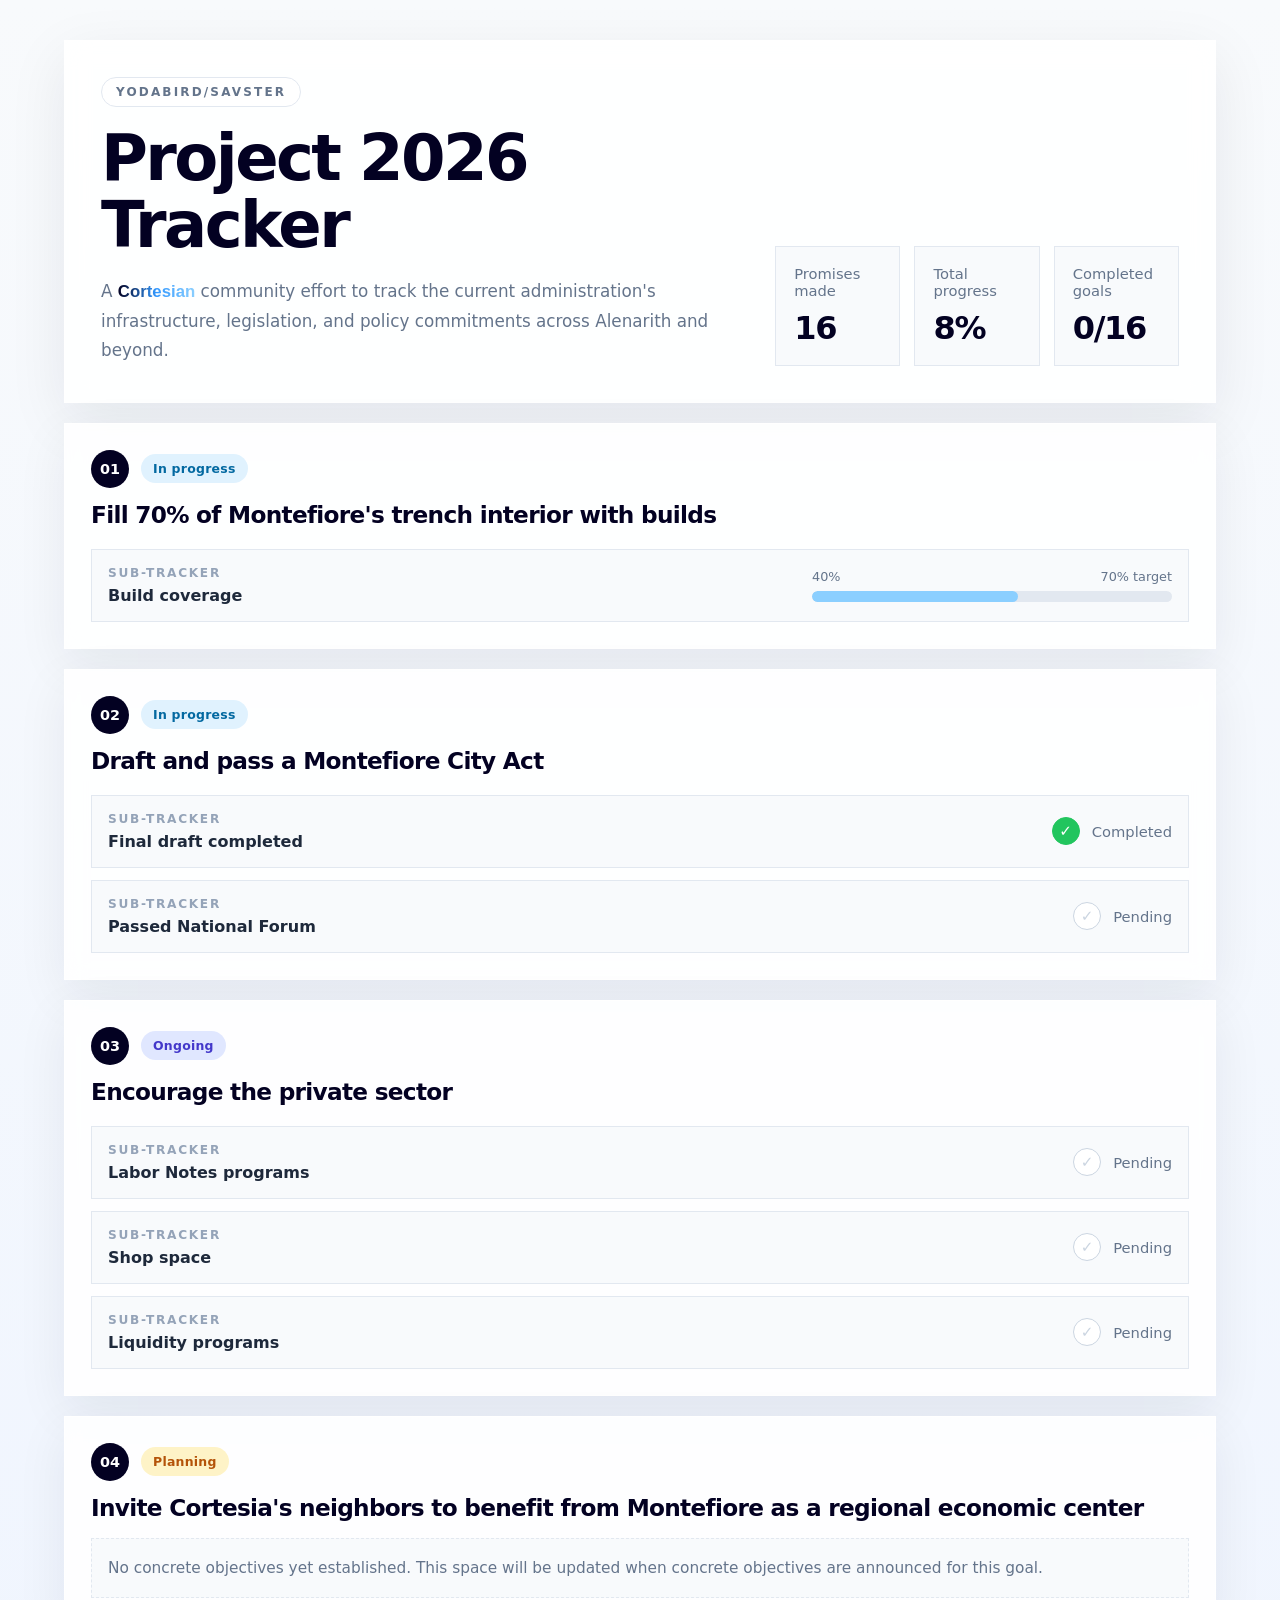
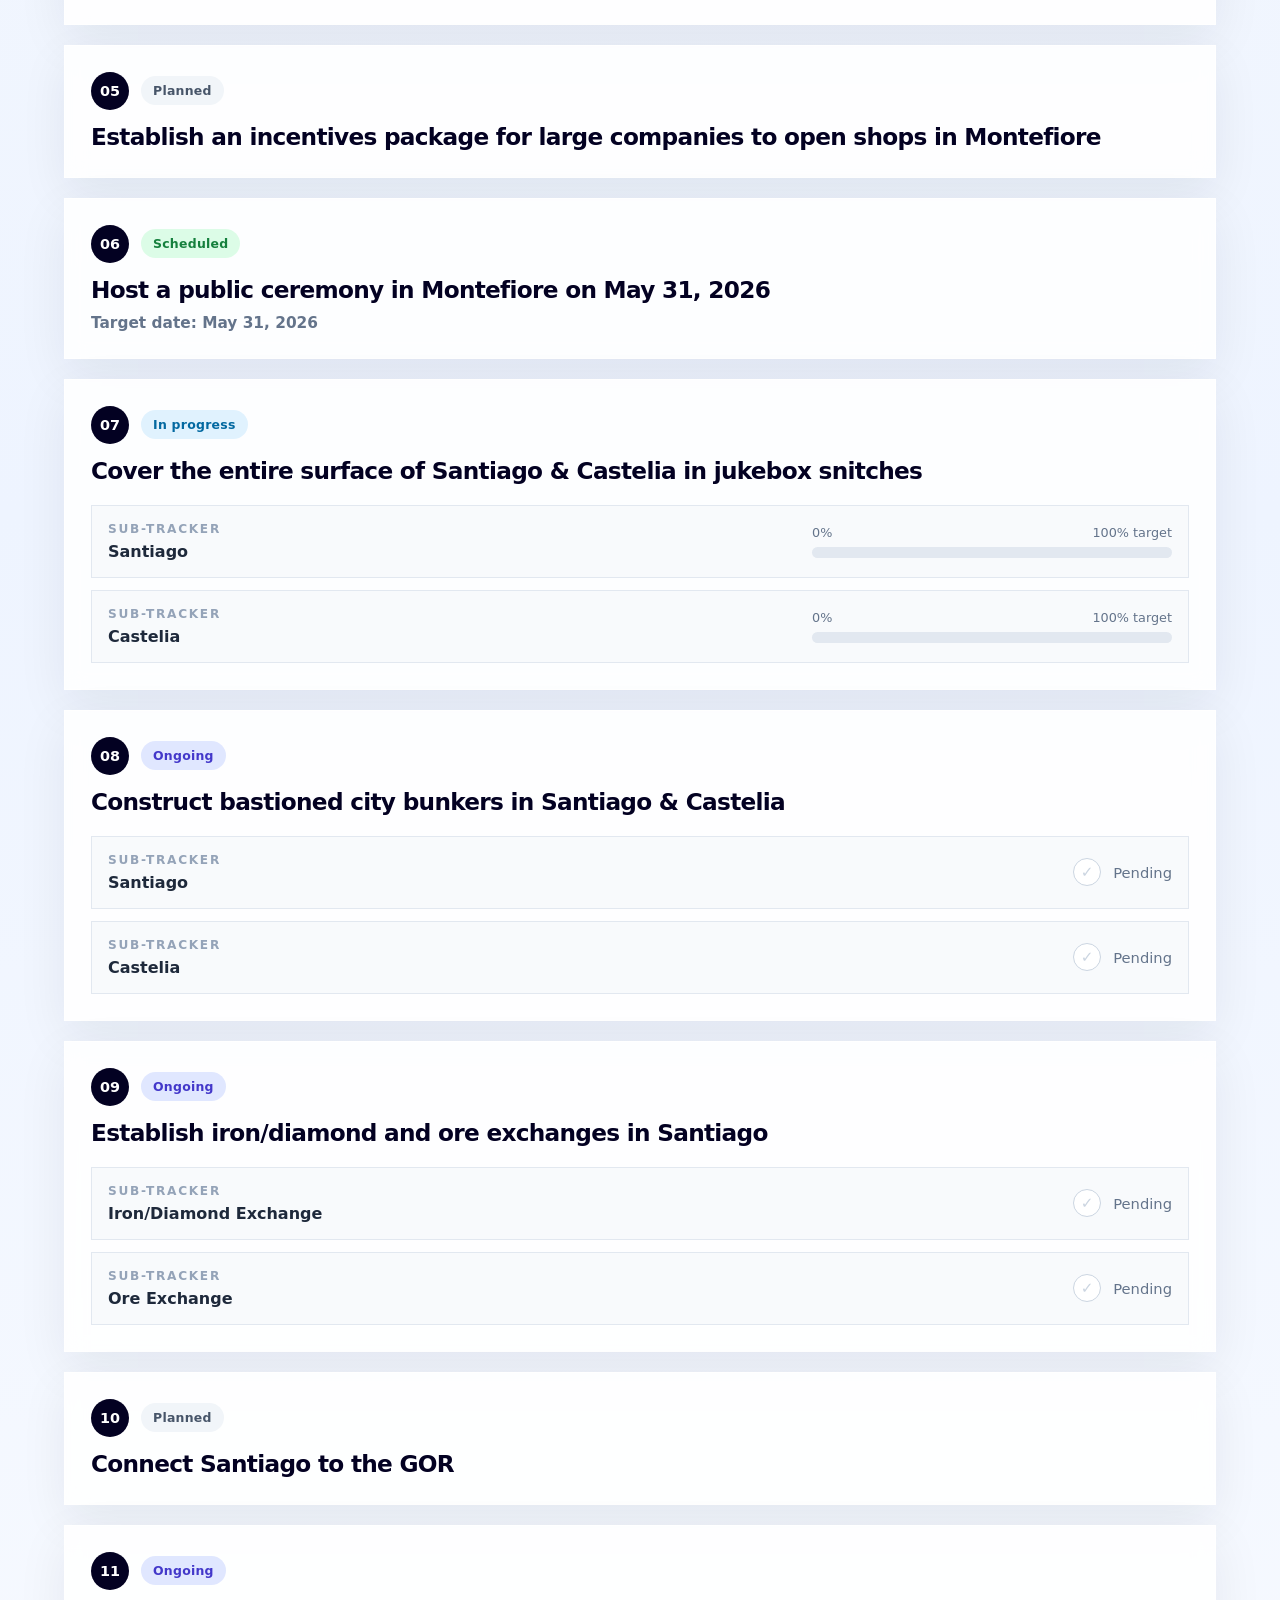
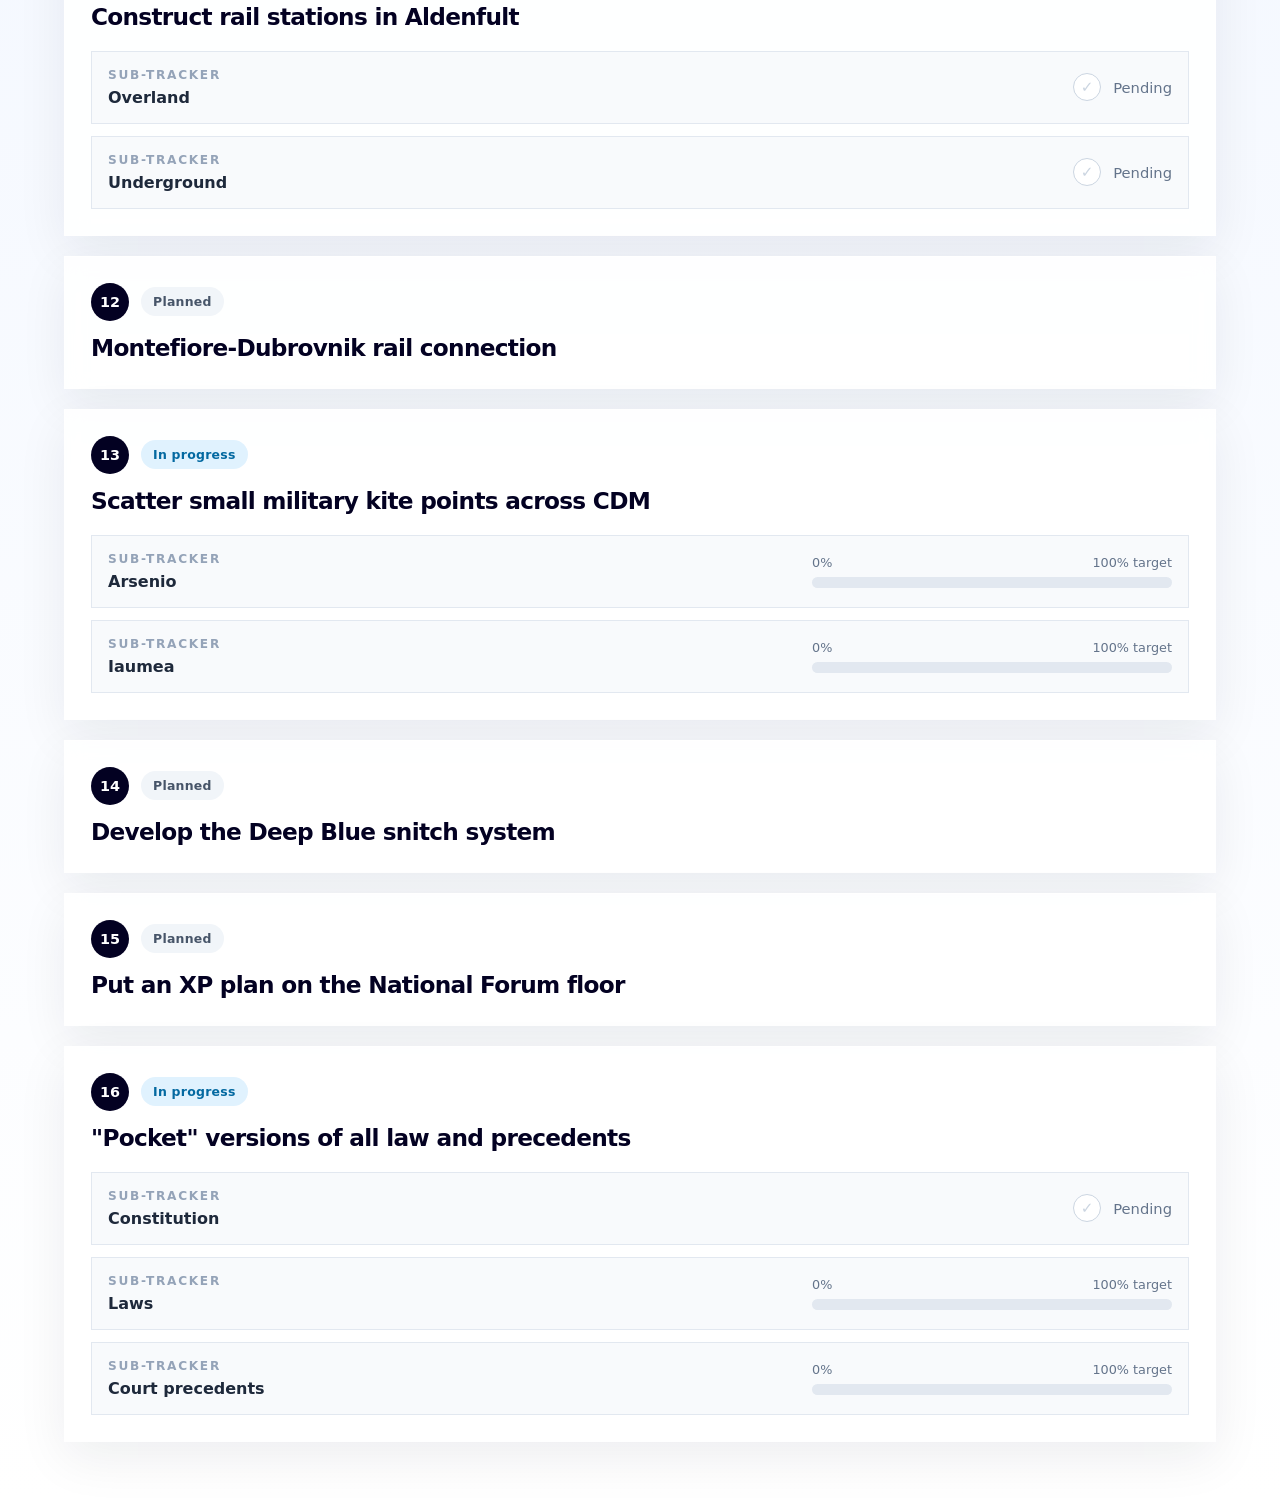
==== project2026/index.htm @ d398b5ff "move to project index" ====
<!DOCTYPE html>
<html lang="en">

<head>
  <meta charset="UTF-8" />
  <meta name="viewport" content="width=device-width, initial-scale=1.0" />
  <title>Project 2026 Tracker</title>
  <link rel="icon" type="image/x-icon" href="../assets/img/favicon.ico">
  <style>
    :root {
      --bg-top: #f8fafc;
      --bg-mid: #eef4ff;
      --bg-bottom: #ffffff;
      --text: #030122;
      --muted: #64748b;
      --line: #e2e8f0;
      --card: rgba(255, 255, 255, 0.88);
      --soft: #f8fafc;
      --shadow: 0 18px 56px rgba(15, 23, 42, 0.08);
      --blue-bg: #e0f2fe;
      --blue-text: #0369a1;
      --indigo-bg: #e0e7ff;
      --indigo-text: #4338ca;
      --slate-bg: #f1f5f9;
      --slate-text: #475569;
      --amber-bg: #fef3c7;
      --amber-text: #b45309;
      --green-bg: #dcfce7;
      --green-text: #15803d;
      --bar-bg: #e2e8f0;
      --bar-fill: #8bcfff;
    }

    * {
      box-sizing: border-box;
    }

    html {
      scroll-behavior: smooth;
    }

    body {
      margin: 0;
      font-family: Inter, ui-sans-serif, system-ui, sans-serif;
      color: var(--text);
      background: linear-gradient(180deg, var(--bg-top) 0%, var(--bg-mid) 45%, var(--bg-bottom) 100%);
    }

    .page {
      max-width: 1200px;
      margin: 0 auto;
      padding: 40px 24px 56px;
    }

    .hero {
      position: relative;
      overflow: hidden;
      background: var(--card);
      border: 1px solid rgba(255, 255, 255, 0.8);
      box-shadow: var(--shadow);
      padding: 36px;
      backdrop-filter: blur(12px);
    }

    .hero-grid {
      display: grid;
      gap: 28px;
      grid-template-columns: 1.6fr 1fr;
      align-items: end;
    }

    .eyebrow {
      display: inline-flex;
      align-items: center;
      padding: 7px 14px;
      border-radius: 999px;
      background: #fff;
      border: 1px solid var(--line);
      font-size: 12px;
      font-weight: 700;
      letter-spacing: 0.18em;
      text-transform: uppercase;
      color: var(--muted);
    }

    h1 {
      margin: 18px 0 0;
      font-size: clamp(2.2rem, 5vw, 4rem);
      line-height: 1.05;
      letter-spacing: -0.04em;
    }

    .highlight {
      font-family: sans-serif;
      font-weight: bold;
      background-image: linear-gradient(to right, #030122, #3399ff, #8bcfff);
      background-clip: text;
      -webkit-background-clip: text;
      color: transparent;
      -webkit-text-fill-color: transparent;
    }

    .hero p {
      max-width: 720px;
      margin: 18px 0 0;
      font-size: 1.05rem;
      line-height: 1.75;
      color: var(--muted);
    }

    .summary-grid {
      display: grid;
      gap: 14px;
      grid-template-columns: repeat(3, 1fr);
    }

    .stat {
      background: var(--soft);
      border: 1px solid var(--line);
      padding: 18px;
    }

    .stat-label {
      font-size: 0.92rem;
      color: var(--muted);
    }

    .stat-value {
      margin-top: 10px;
      font-size: 2rem;
      font-weight: 700;
      letter-spacing: -0.04em;
    }

    /* EDIT TOGGLE */
    .edit-bar {
      display: flex;
      justify-content: flex-end;
      margin-top: 20px;
    }

    .btn-edit {
      display: inline-flex;
      align-items: center;
      gap: 8px;
      padding: 10px 20px;
      border-radius: 999px;
      background: var(--text);
      color: #fff;
      border: none;
      font-size: 0.88rem;
      font-weight: 700;
      cursor: pointer;
      letter-spacing: 0.04em;
      transition: opacity 0.15s;
    }

    .btn-edit:hover {
      opacity: 0.8;
    }

    .btn-edit.active {
      background: #22c55e;
    }

    /* GOALS */
    .goals {
      display: grid;
      gap: 20px;
      margin-top: 20px;
    }

    .goal-card {
      background: var(--card);
      border: 1px solid rgba(255, 255, 255, 0.8);
      box-shadow: 0 16px 48px rgba(15, 23, 42, 0.07);
      padding: 26px;
      backdrop-filter: blur(10px);
      transition: box-shadow 0.2s;
    }

    .goal-card.editing {
      box-shadow: 0 0 0 2px #3399ff, 0 16px 48px rgba(15, 23, 42, 0.07);
    }

    .goal-top {
      display: flex;
      gap: 16px;
      align-items: flex-start;
      justify-content: space-between;
    }

    .goal-heading {
      flex: 1;
      min-width: 0;
    }

    .goal-label-row {
      display: flex;
      align-items: center;
      gap: 12px;
      margin-bottom: 12px;
      flex-wrap: wrap;
    }

    .goal-number {
      width: 38px;
      height: 38px;
      border-radius: 999px;
      background: var(--text);
      color: #fff;
      display: inline-flex;
      align-items: center;
      justify-content: center;
      font-size: 0.9rem;
      font-weight: 700;
      flex-shrink: 0;
    }

    .goal-title {
      margin: 0;
      font-size: 1.45rem;
      line-height: 1.25;
      letter-spacing: -0.03em;
    }

    .goal-date {
      margin-top: 10px;
      font-size: 0.96rem;
      font-weight: 600;
      color: var(--muted);
    }

    .badge {
      display: inline-flex;
      align-items: center;
      border-radius: 999px;
      padding: 7px 12px;
      font-size: 0.78rem;
      font-weight: 700;
      letter-spacing: 0.02em;
      white-space: nowrap;
    }

    .badge.in-progress {
      background: var(--blue-bg);
      color: var(--blue-text);
    }

    .badge.ongoing {
      background: var(--indigo-bg);
      color: var(--indigo-text);
    }

    .badge.planned {
      background: var(--slate-bg);
      color: var(--slate-text);
    }

    .badge.planning {
      background: var(--amber-bg);
      color: var(--amber-text);
    }

    .badge.scheduled {
      background: var(--green-bg);
      color: var(--green-text);
    }

    .note {
      margin-top: 16px;
      background: var(--soft);
      border: 1px dashed var(--line);
      padding: 16px;
      color: var(--muted);
      line-height: 1.7;
      font-size: 0.96rem;
    }

    .subtrackers {
      display: grid;
      gap: 12px;
      margin-top: 20px;
    }

    .subtracker {
      display: flex;
      align-items: center;
      justify-content: space-between;
      gap: 20px;
      background: rgba(248, 250, 252, 0.92);
      border: 1px solid var(--line);
      padding: 16px;
    }

    .subtracker-meta {
      min-width: 0;
      flex: 1;
    }

    .subtracker-label {
      font-size: 0.76rem;
      font-weight: 700;
      letter-spacing: 0.14em;
      text-transform: uppercase;
      color: #94a3b8;
    }

    .subtracker-name {
      margin-top: 6px;
      font-size: 1rem;
      font-weight: 600;
      color: #1e293b;
    }

    .progress-wrap {
      width: min(100%, 360px);
      flex-shrink: 0;
    }

    .progress-top {
      display: flex;
      align-items: center;
      justify-content: space-between;
      margin-bottom: 7px;
      font-size: 0.8rem;
      color: var(--muted);
    }

    .progress-bar {
      width: 100%;
      height: 11px;
      overflow: hidden;
      border-radius: 999px;
      background: var(--bar-bg);
    }

    .progress-fill {
      height: 100%;
      border-radius: 999px;
      background: var(--bar-fill);
    }

    .check-wrap {
      display: flex;
      align-items: center;
      gap: 12px;
      min-width: 180px;
      justify-content: flex-end;
      flex-shrink: 0;
    }

    .check {
      width: 28px;
      height: 28px;
      border-radius: 999px;
      display: inline-flex;
      align-items: center;
      justify-content: center;
      font-size: 0.95rem;
      font-weight: 700;
      border: 1px solid #cbd5e1;
      background: #fff;
      color: #cbd5e1;
    }

    .check.done {
      border-color: #22c55e;
      background: #22c55e;
      color: #fff;
    }

    .check-status {
      font-size: 0.92rem;
      color: var(--muted);
    }

    /* EDIT CONTROLS */
    .edit-controls {
      margin-top: 20px;
      border-top: 1px dashed var(--line);
      padding-top: 18px;
      display: none;
    }

    .edit-controls.visible {
      display: block;
    }

    .edit-grid {
      display: grid;
      gap: 12px;
    }

    .edit-row {
      display: flex;
      gap: 10px;
      align-items: center;
      flex-wrap: wrap;
    }

    .edit-label {
      font-size: 0.8rem;
      font-weight: 700;
      text-transform: uppercase;
      letter-spacing: 0.1em;
      color: var(--muted);
      min-width: 90px;
    }

    .edit-input,
    .edit-select,
    .edit-textarea {
      flex: 1;
      min-width: 180px;
      padding: 8px 12px;
      border: 1px solid var(--line);
      font-size: 0.95rem;
      font-family: inherit;
      background: #fff;
      color: var(--text);
      outline: none;
    }

    .edit-input:focus,
    .edit-select:focus,
    .edit-textarea:focus {
      border-color: #3399ff;
    }

    .edit-textarea {
      resize: vertical;
      min-height: 60px;
    }

    .edit-section-title {
      font-size: 0.82rem;
      font-weight: 700;
      text-transform: uppercase;
      letter-spacing: 0.1em;
      color: var(--muted);
      margin: 14px 0 8px;
    }

    .sub-edit {
      background: var(--soft);
      border: 1px solid var(--line);
      padding: 14px;
      display: grid;
      gap: 8px;
      position: relative;
    }

    .sub-edit-row {
      display: flex;
      gap: 10px;
      align-items: center;
      flex-wrap: wrap;
    }

    .btn-small {
      padding: 5px 12px;
      border: 1px solid var(--line);
      background: #fff;
      font-size: 0.8rem;
      font-weight: 700;
      cursor: pointer;
      font-family: inherit;
      transition: background 0.15s;
    }

    .btn-small:hover {
      background: var(--line);
    }

    .btn-small.danger {
      border-color: #fca5a5;
      color: #dc2626;
    }

    .btn-small.danger:hover {
      background: #fee2e2;
    }

    .btn-add-sub {
      display: inline-flex;
      align-items: center;
      gap: 6px;
      padding: 8px 14px;
      border: 1px dashed var(--line);
      background: transparent;
      font-size: 0.85rem;
      font-weight: 600;
      cursor: pointer;
      font-family: inherit;
      color: var(--muted);
      margin-top: 6px;
      transition: border-color 0.15s, color 0.15s;
    }

    .btn-add-sub:hover {
      border-color: #3399ff;
      color: #3399ff;
    }

    .progress-edit-wrap {
      display: flex;
      gap: 8px;
      align-items: center;
      flex: 1;
      min-width: 180px;
    }

    .progress-edit-wrap input[type=range] {
      flex: 1;
    }

    .progress-edit-wrap span {
      min-width: 38px;
      text-align: right;
      font-size: 0.9rem;
      font-weight: 600;
    }

    .check-toggle {
      display: flex;
      gap: 8px;
      align-items: center;
    }

    .check-toggle label {
      font-size: 0.9rem;
      color: var(--muted);
      cursor: pointer;
      display: flex;
      align-items: center;
      gap: 6px;
    }

    @media (max-width: 980px) {
      .hero-grid {
        grid-template-columns: 1fr;
      }
    }

    @media (max-width: 760px) {
      .page {
        padding: 22px 14px 40px;
      }

      .hero,
      .goal-card {
        padding: 20px;
      }

      .summary-grid {
        grid-template-columns: 1fr;
      }

      .goal-top,
      .subtracker {
        flex-direction: column;
        align-items: flex-start;
      }

      .progress-wrap,
      .check-wrap {
        width: 100%;
        min-width: 0;
        justify-content: flex-start;
      }

      .goal-title {
        font-size: 1.25rem;
      }
    }
  </style>
</head>

<body>
  <div class="page">
    <header class="hero">
      <div class="hero-grid">
        <div>
          <div class="eyebrow">yodabird/savster</div>
          <h1>Project 2026 Tracker</h1>
          <p>A <a href="https://discord.gg/aKqx8BNUpR" target="_blank" class="highlight">Cortesian</a> community effort
            to track the current administration's infrastructure, legislation, and policy commitments across Alenarith
            and beyond.</p>
        </div>
        <div class="summary-grid">
          <div class="stat">
            <div class="stat-label">Promises made</div>
            <div class="stat-value" id="stat-total">—</div>
          </div>
          <div class="stat">
            <div class="stat-label">Total progress</div>
            <div class="stat-value" id="stat-progress">—</div>
          </div>
          <div class="stat">
            <div class="stat-label">Completed goals</div>
            <div class="stat-value" id="stat-completed">—</div>
          </div>
        </div>
      </div>
    </header>

    <main class="goals" id="goals-container"></main>
  </div>

  <script>
    // GOALS DATA — edit this array to update the tracker
    const goals = [
      {
        title: "Fill 70% of Montefiore's trench interior with builds",
        status: "in-progress",
        date: null,
        note: null,
        subtrackers: [
          { type: "progress", label: "Build coverage", current: 40, target: 70 }
        ]
      },
      {
        title: "Draft and pass a Montefiore City Act",
        status: "in-progress",
        date: null,
        note: null,
        subtrackers: [
          { type: "check", label: "Final draft completed", done: true },
          { type: "check", label: "Passed National Forum", done: false }
        ]
      },
      {
        title: "Encourage the private sector",
        status: "ongoing",
        date: null,
        note: null,
        subtrackers: [
          { type: "check", label: "Labor Notes programs", done: false },
          { type: "check", label: "Shop space", done: false },
          { type: "check", label: "Liquidity programs", done: false }
        ]
      },
      {
        title: "Invite Cortesia's neighbors to benefit from Montefiore as a regional economic center",
        status: "planning",
        date: null,
        note: "No concrete objectives yet established. This space will be updated when concrete objectives are announced for this goal.",
        subtrackers: []
      },
      {
        title: "Establish an incentives package for large companies to open shops in Montefiore",
        status: "planned",
        date: null,
        note: null,
        subtrackers: []
      },
      {
        title: "Host a public ceremony in Montefiore on May 31, 2026",
        status: "scheduled",
        date: "May 31, 2026",
        note: null,
        subtrackers: []
      },
      {
        title: "Cover the entire surface of Santiago & Castelia in jukebox snitches",
        status: "in-progress",
        date: null,
        note: null,
        subtrackers: [
          { type: "progress", label: "Santiago", current: 0, target: 100 },
          { type: "progress", label: "Castelia", current: 0, target: 100 }
        ]
      },
      {
        title: "Construct bastioned city bunkers in Santiago & Castelia",
        status: "ongoing",
        date: null,
        note: null,
        subtrackers: [
          { type: "check", label: "Santiago", done: false },
          { type: "check", label: "Castelia", done: false }
        ]
      },
      {
        title: "Establish iron/diamond and ore exchanges in Santiago",
        status: "ongoing",
        date: null,
        note: null,
        subtrackers: [
          { type: "check", label: "Iron/Diamond Exchange", done: false },
          { type: "check", label: "Ore Exchange", done: false }
        ]
      },
      {
        title: "Connect Santiago to the GOR",
        status: "planned",
        date: null,
        note: null,
        subtrackers: []
      },
      {
        title: "Construct rail stations in Aldenfult",
        status: "ongoing",
        date: null,
        note: null,
        subtrackers: [
          { type: "check", label: "Overland", done: false },
          { type: "check", label: "Underground", done: false }
        ]
      },
      {
        title: "Montefiore-Dubrovnik rail connection",
        status: "planned",
        date: null,
        note: null,
        subtrackers: []
      },
      {
        title: "Scatter small military kite points across CDM",
        status: "in-progress",
        date: null,
        note: null,
        subtrackers: [
          { type: "progress", label: "Arsenio", current: 0, target: 100 },
          { type: "progress", label: "Iaumea", current: 0, target: 100 }
        ]
      },
      {
        title: "Develop the Deep Blue snitch system",
        status: "planned",
        date: null,
        note: null,
        subtrackers: []
      },
      {
        title: "Put an XP plan on the National Forum floor",
        status: "planned",
        date: null,
        note: null,
        subtrackers: []
      },
      {
        title: '"Pocket" versions of all law and precedents',
        status: "in-progress",
        date: null,
        note: null,
        subtrackers: [
          { type: "check", label: "Constitution", done: false },
          { type: "progress", label: "Laws", current: 0, target: 100 },
          { type: "progress", label: "Court precedents", current: 0, target: 100 }
        ]
      }
    ];

    const STATUS_OPTIONS = [
      { value: "in-progress", label: "In Progress" },
      { value: "ongoing", label: "Ongoing" },
      { value: "planned", label: "Planned" },
      { value: "planning", label: "Planning" },
      { value: "scheduled", label: "Scheduled" }
    ];

    const STATUS_LABELS = {
      "in-progress": "In progress",
      "ongoing": "Ongoing",
      "planned": "Planned",
      "planning": "Planning",
      "scheduled": "Scheduled"
    };

    let editMode = false;

    function computeStats() {
      const total = goals.length;
      let completedGoals = 0;
      let totalSubProgress = 0;
      let subCount = 0;

      goals.forEach(g => {
        // A goal is "complete" if all its subtrackers are done/100%
        let goalComplete = false;
        if (g.subtrackers.length === 0) {
          goalComplete = (g.status === "scheduled" || g.status === "planned") ? false : false;
        } else {
          const allDone = g.subtrackers.every(s => {
            if (s.type === "check") return s.done;
            if (s.type === "progress") return s.current >= s.target;
            return false;
          });
          if (allDone) goalComplete = true;
        }
        if (goalComplete) completedGoals++;

        // Aggregate progress
        g.subtrackers.forEach(s => {
          if (s.type === "progress") {
            totalSubProgress += Math.min(s.current / s.target, 1) * 100;
            subCount++;
          } else if (s.type === "check") {
            totalSubProgress += s.done ? 100 : 0;
            subCount++;
          }
        });
      });

      const overallProgress = subCount > 0 ? Math.round(totalSubProgress / subCount) : 0;

      document.getElementById("stat-total").textContent = total;
      document.getElementById("stat-progress").textContent = overallProgress + "%";
      document.getElementById("stat-completed").textContent = completedGoals + "/" + total;
    }

    // Rendering
    function render() {
      const container = document.getElementById("goals-container");
      container.innerHTML = "";

      goals.forEach((goal, gi) => {
        const card = document.createElement("section");
        card.className = "goal-card" + (editMode ? " editing" : "");

        let subtrackerHTML = "";
        if (goal.subtrackers.length > 0) {
          subtrackerHTML = '<div class="subtrackers">';
          goal.subtrackers.forEach(s => {
            if (s.type === "progress") {
              const pct = s.target > 0 ? Math.min((s.current / s.target) * 100, 100).toFixed(2) : 0;
              subtrackerHTML += `
            <div class="subtracker">
              <div class="subtracker-meta">
                <div class="subtracker-label">Sub-tracker</div>
                <div class="subtracker-name">${escHtml(s.label)}</div>
              </div>
              <div class="progress-wrap">
                <div class="progress-top"><span>${s.current}%</span><span>${s.target}% target</span></div>
                <div class="progress-bar"><div class="progress-fill" style="width:${pct}%"></div></div>
              </div>
            </div>`;
            } else {
              subtrackerHTML += `
            <div class="subtracker">
              <div class="subtracker-meta">
                <div class="subtracker-label">Sub-tracker</div>
                <div class="subtracker-name">${escHtml(s.label)}</div>
              </div>
              <div class="check-wrap">
                <div class="check ${s.done ? "done" : ""}">✓</div>
                <div class="check-status">${s.done ? "Completed" : "Pending"}</div>
              </div>
            </div>`;
            }
          });
          subtrackerHTML += "</div>";
        }

        let editHTML = "";
        if (editMode) {
          let subEditFields = "";
          goal.subtrackers.forEach((s, si) => {
            if (s.type === "progress") {
              subEditFields += `
            <div class="sub-edit" id="sub-${gi}-${si}">
              <div class="sub-edit-row">
                <span class="edit-label">Label</span>
                <input class="edit-input" value="${escAttr(s.label)}" oninput="updateSub(${gi},${si},'label',this.value)" />
                <span class="edit-label" style="min-width:50px">Type</span>
                <select class="edit-select" style="flex:0;min-width:120px" onchange="updateSub(${gi},${si},'type',this.value)">
                  <option value="progress" selected>Progress</option>
                  <option value="check">Checkbox</option>
                </select>
                <button class="btn-small danger" onclick="removeSub(${gi},${si})">Remove</button>
              </div>
              <div class="sub-edit-row">
                <span class="edit-label">Current</span>
                <div class="progress-edit-wrap">
                  <input type="range" min="0" max="${s.target}" value="${s.current}" oninput="updateSub(${gi},${si},'current',+this.value);this.nextElementSibling.textContent=this.value+'%'" />
                  <span>${s.current}%</span>
                </div>
                <span class="edit-label" style="min-width:50px">Target</span>
                <input class="edit-input" style="max-width:80px" type="number" min="1" max="100" value="${s.target}" oninput="updateSub(${gi},${si},'target',+this.value)" />
              </div>
            </div>`;
            } else {
              subEditFields += `
            <div class="sub-edit" id="sub-${gi}-${si}">
              <div class="sub-edit-row">
                <span class="edit-label">Label</span>
                <input class="edit-input" value="${escAttr(s.label)}" oninput="updateSub(${gi},${si},'label',this.value)" />
                <span class="edit-label" style="min-width:50px">Type</span>
                <select class="edit-select" style="flex:0;min-width:120px" onchange="updateSub(${gi},${si},'type',this.value)">
                  <option value="progress">Progress</option>
                  <option value="check" selected>Checkbox</option>
                </select>
                <button class="btn-small danger" onclick="removeSub(${gi},${si})">Remove</button>
              </div>
              <div class="sub-edit-row check-toggle">
                <span class="edit-label">Status</span>
                <label><input type="checkbox" ${s.done ? "checked" : ""} onchange="updateSub(${gi},${si},'done',this.checked)" /> Completed</label>
              </div>
            </div>`;
            }
          });

          editHTML = `
        <div class="edit-controls visible">
          <div class="edit-grid">
            <div class="edit-row">
              <span class="edit-label">Title</span>
              <input class="edit-input" value="${escAttr(goal.title)}" oninput="updateGoal(${gi},'title',this.value)" />
            </div>
            <div class="edit-row">
              <span class="edit-label">Status</span>
              <select class="edit-select" onchange="updateGoal(${gi},'status',this.value)">
                ${STATUS_OPTIONS.map(o => `<option value="${o.value}"${goal.status === o.value ? " selected" : ""}>${o.label}</option>`).join("")}
              </select>
              <span class="edit-label" style="min-width:60px">Date</span>
              <input class="edit-input" placeholder="e.g. May 31, 2026" value="${escAttr(goal.date || '')}" oninput="updateGoal(${gi},'date',this.value||null)" />
            </div>
            <div class="edit-row">
              <span class="edit-label">Note</span>
              <textarea class="edit-textarea" oninput="updateGoal(${gi},'note',this.value||null)">${escHtml(goal.note || '')}</textarea>
            </div>
          </div>
          <div class="edit-section-title">Sub-trackers</div>
          <div id="subs-${gi}">${subEditFields}</div>
          <button class="btn-add-sub" onclick="addSub(${gi})">＋ Add sub-tracker</button>
        </div>`;
        }

        const num = String(gi + 1).padStart(2, "0");
        card.innerHTML = `
      <div class="goal-top">
        <div class="goal-heading">
          <div class="goal-label-row">
            <div class="goal-number">${num}</div>
            <div class="badge ${goal.status}">${STATUS_LABELS[goal.status] || goal.status}</div>
          </div>
          <h2 class="goal-title">${escHtml(goal.title)}</h2>
          ${goal.date ? `<div class="goal-date">Target date: ${escHtml(goal.date)}</div>` : ""}
          ${goal.note ? `<div class="note">${escHtml(goal.note)}</div>` : ""}
        </div>
      </div>
      ${subtrackerHTML}
      ${editHTML}`;

        container.appendChild(card);
      });

      computeStats();
    }

    function toggleEditMode() {
      editMode = !editMode;
      const btn = document.getElementById("global-edit-btn");
      btn.textContent = editMode ? "✓ Done Editing" : "✏️ Edit Goals";
      btn.classList.toggle("active", editMode);
      render();
    }

    function updateGoal(gi, key, value) {
      goals[gi][key] = value;
      computeStats();
      const card = document.getElementById("goals-container").children[gi];
      const num = String(gi + 1).padStart(2, "0");
      const g = goals[gi];
      card.querySelector(".goal-number").textContent = num;
      card.querySelector(".badge").className = `badge ${g.status}`;
      card.querySelector(".badge").textContent = STATUS_LABELS[g.status] || g.status;
      card.querySelector(".goal-title").textContent = g.title;

      // date
      let dateEl = card.querySelector(".goal-date");
      if (g.date) {
        if (!dateEl) { dateEl = document.createElement("div"); dateEl.className = "goal-date"; card.querySelector(".goal-heading").appendChild(dateEl); }
        dateEl.textContent = "Target date: " + g.date;
      } else if (dateEl) dateEl.remove();

      // note
      let noteEl = card.querySelector(".note");
      if (g.note) {
        if (!noteEl) { noteEl = document.createElement("div"); noteEl.className = "note"; card.querySelector(".goal-heading").appendChild(noteEl); }
        noteEl.textContent = g.note;
      } else if (noteEl) noteEl.remove();
    }

    function updateSub(gi, si, key, value) {
      goals[gi].subtrackers[si][key] = value;
      if (key === "type") {
        if (value === "progress") {
          goals[gi].subtrackers[si] = { type: "progress", label: goals[gi].subtrackers[si].label, current: 0, target: 100 };
        } else {
          goals[gi].subtrackers[si] = { type: "check", label: goals[gi].subtrackers[si].label, done: false };
        }
        render(); return;
      }
      computeStats();
      refreshSubtrackersView(gi);
    }

    function addSub(gi) {
      goals[gi].subtrackers.push({ type: "check", label: "New item", done: false });
      render();
    }

    function removeSub(gi, si) {
      goals[gi].subtrackers.splice(si, 1);
      render();
    }

    function refreshSubtrackersView(gi) {
      const card = document.getElementById("goals-container").children[gi];
      const g = goals[gi];
      let existingView = card.querySelector(".subtrackers");

      if (g.subtrackers.length === 0) {
        if (existingView) existingView.remove();
        return;
      }

      let html = "";
      g.subtrackers.forEach(s => {
        if (s.type === "progress") {
          const pct = s.target > 0 ? Math.min((s.current / s.target) * 100, 100).toFixed(2) : 0;
          html += `<div class="subtracker">
        <div class="subtracker-meta"><div class="subtracker-label">Sub-tracker</div><div class="subtracker-name">${escHtml(s.label)}</div></div>
        <div class="progress-wrap">
          <div class="progress-top"><span>${s.current}%</span><span>${s.target}% target</span></div>
          <div class="progress-bar"><div class="progress-fill" style="width:${pct}%"></div></div>
        </div></div>`;
        } else {
          html += `<div class="subtracker">
        <div class="subtracker-meta"><div class="subtracker-label">Sub-tracker</div><div class="subtracker-name">${escHtml(s.label)}</div></div>
        <div class="check-wrap"><div class="check ${s.done ? "done" : ""}">✓</div><div class="check-status">${s.done ? "Completed" : "Pending"}</div></div>
        </div>`;
        }
      });

      if (existingView) {
        existingView.innerHTML = html;
      } else {
        const wrap = document.createElement("div");
        wrap.className = "subtrackers";
        wrap.innerHTML = html;
        // Insert before edit-controls
        const editCtrl = card.querySelector(".edit-controls");
        if (editCtrl) card.insertBefore(wrap, editCtrl);
        else card.appendChild(wrap);
      }
    }

    // Util
    function escHtml(str) {
      if (!str) return "";
      return String(str).replace(/&/g, "&amp;").replace(/</g, "&lt;").replace(/>/g, "&gt;").replace(/"/g, "&quot;");
    }
    function escAttr(str) {
      if (!str) return "";
      return String(str).replace(/"/g, "&quot;").replace(/'/g, "&#39;");
    }

    render();
  </script>
</body>

</html>
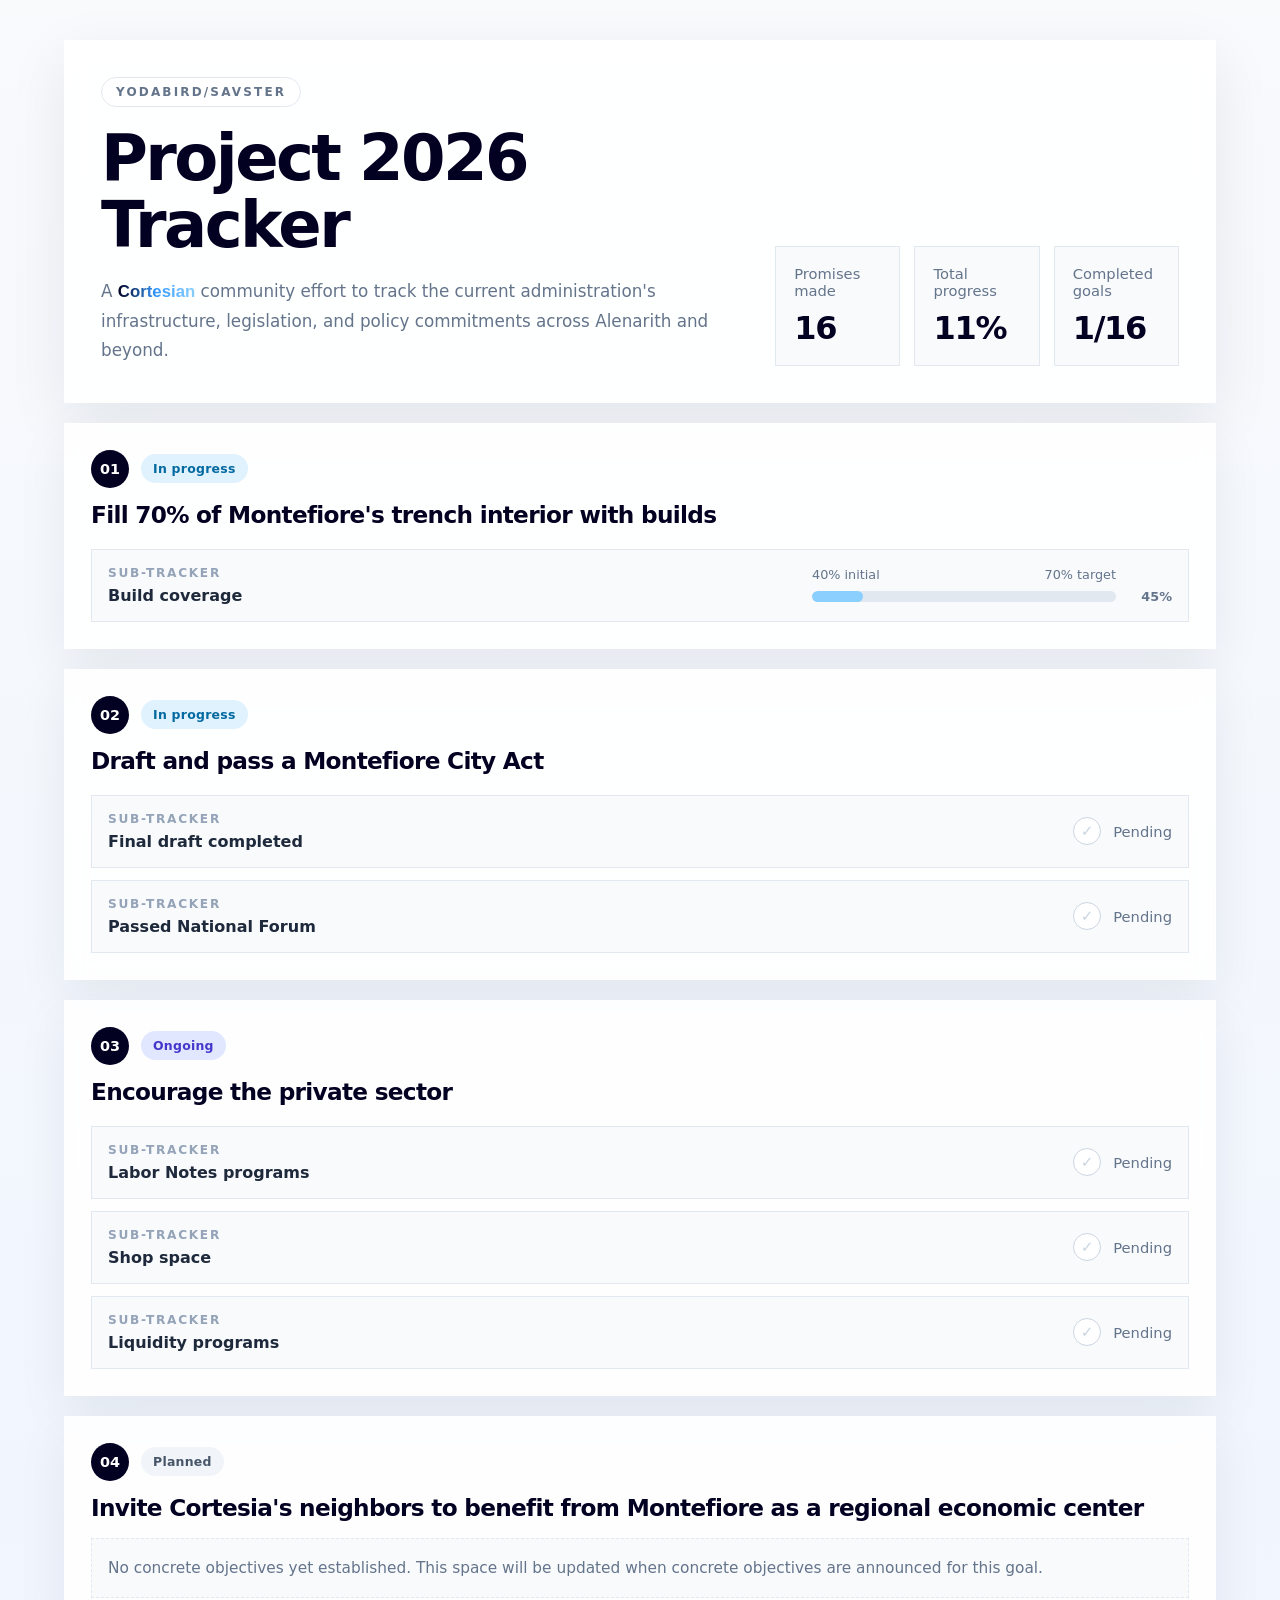
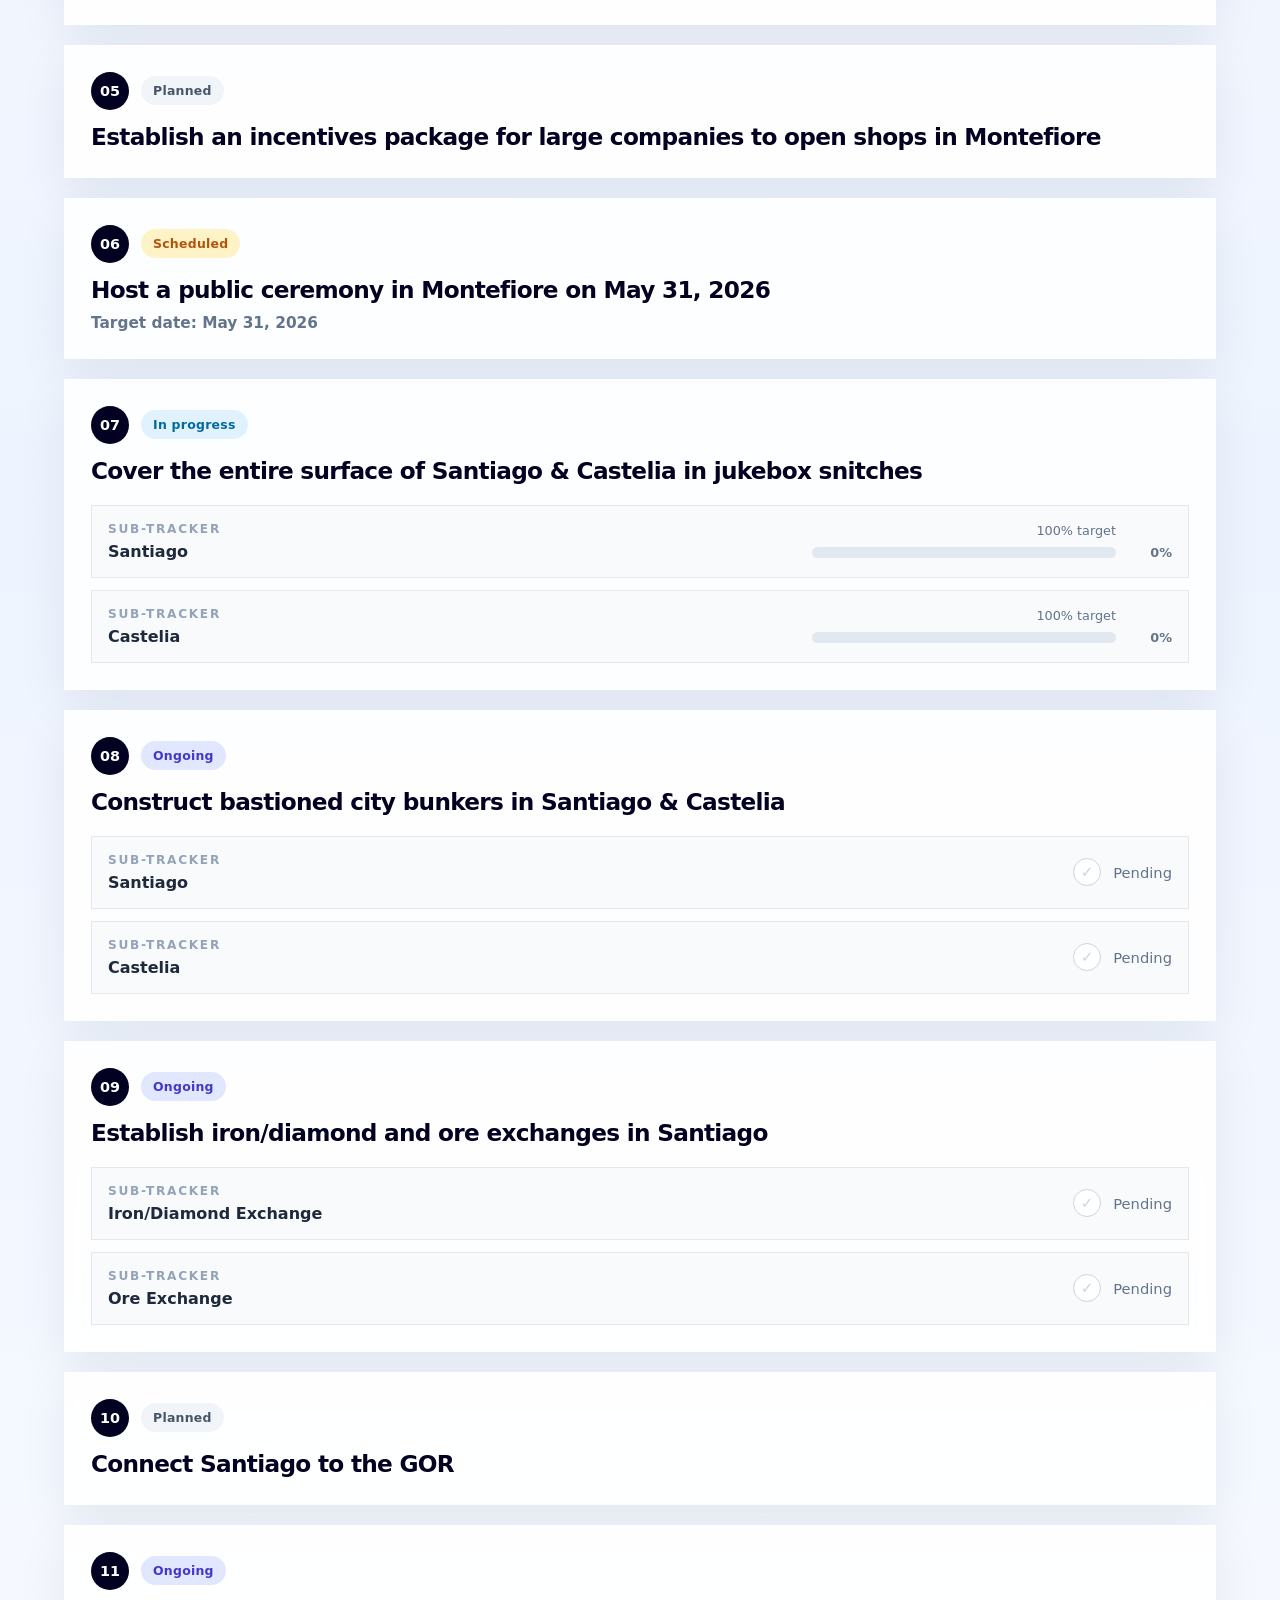
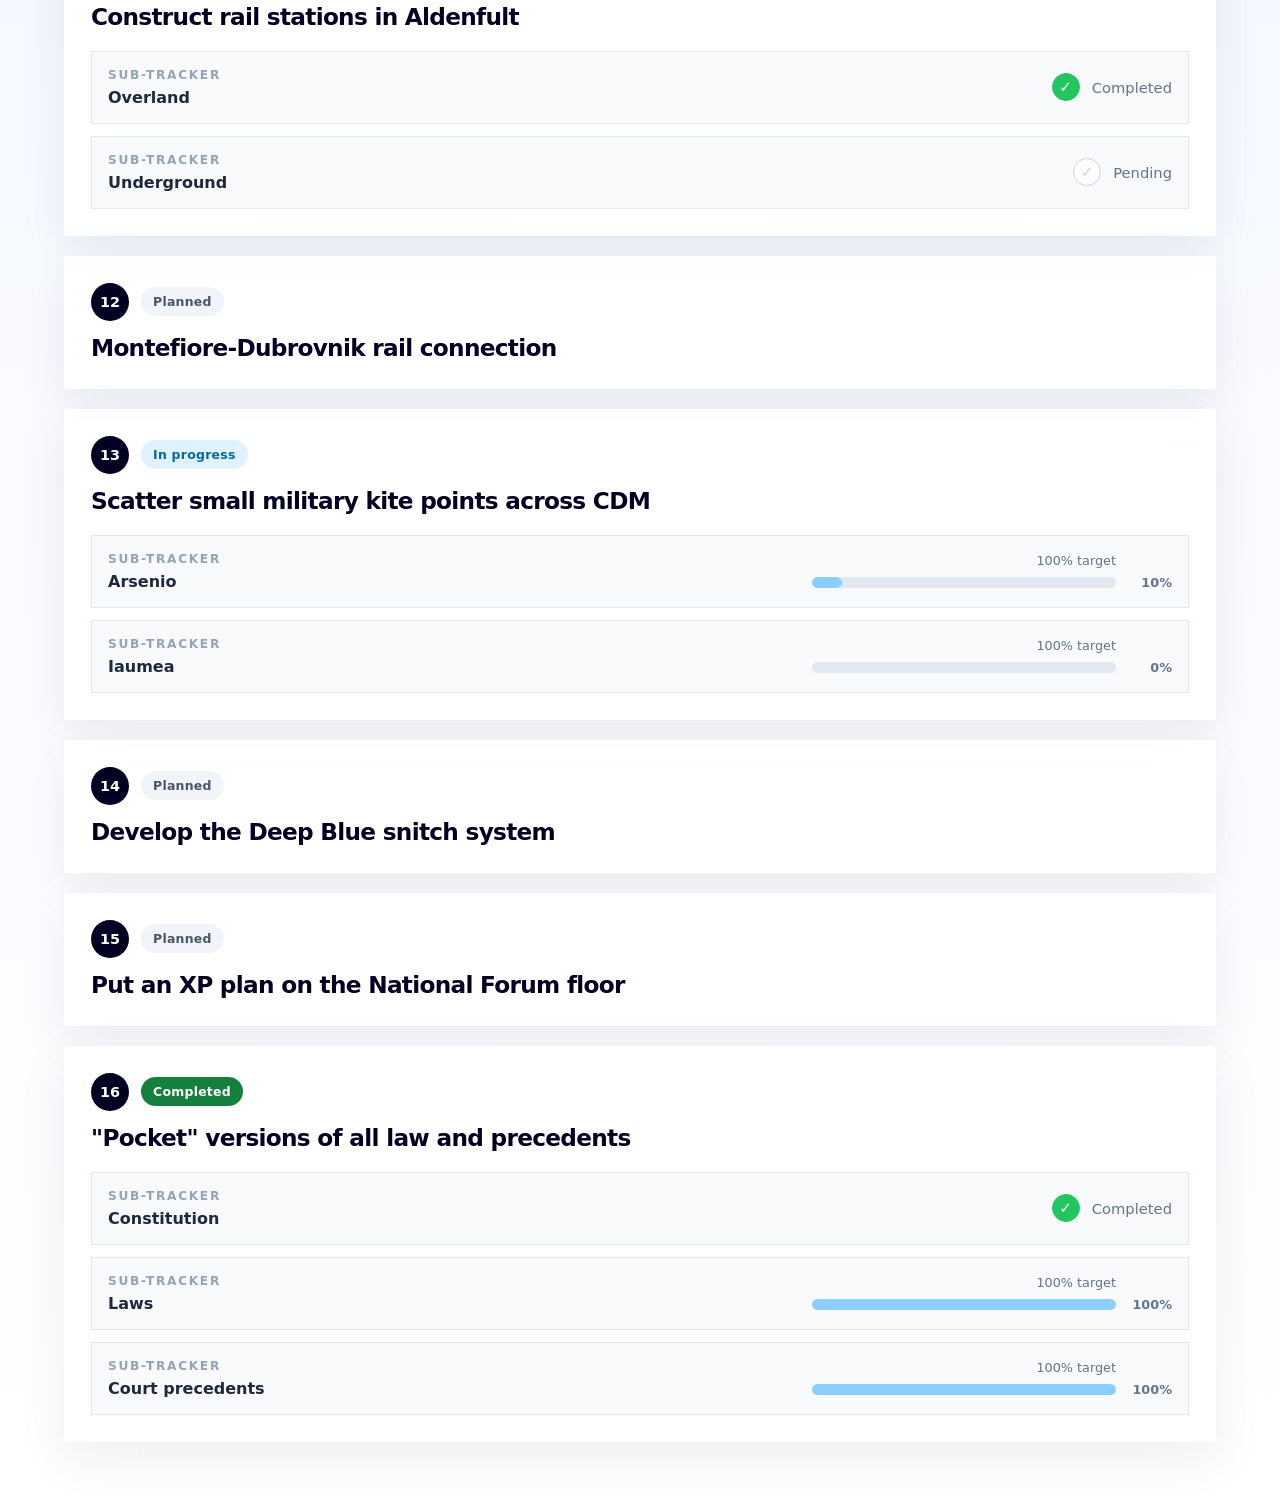
==== commit 9c8be320: "fix yodabad" ====
--- a/project2026/index.htm
+++ b/project2026/index.htm
@@ -25,8 +25,8 @@
       --slate-text: #475569;
       --amber-bg: #fef3c7;
       --amber-text: #b45309;
-      --green-bg: #dcfce7;
-      --green-text: #15803d;
+      --green-bg: #15803d;
+      --white-text: #ffffff;
       --bar-bg: #e2e8f0;
       --bar-fill: #8bcfff;
     }
@@ -257,14 +257,14 @@
       color: var(--slate-text);
     }
 
-    .badge.planning {
+    .badge.scheduled {
       background: var(--amber-bg);
       color: var(--amber-text);
     }
 
-    .badge.scheduled {
+    .badge.completed {
       background: var(--green-bg);
-      color: var(--green-text);
+      color: var(--white-text);
     }
 
     .note {
@@ -325,14 +325,31 @@
       margin-bottom: 7px;
       font-size: 0.8rem;
       color: var(--muted);
+      padding-right: 56px;
     }
 
     .progress-bar {
       width: 100%;
+      flex: 1;
       height: 11px;
       overflow: hidden;
       border-radius: 999px;
       background: var(--bar-bg);
+    }
+
+    .progress-bar-row {
+      display: flex;
+      align-items: center;
+      gap: 10px;
+    }
+
+    .progress-current {
+      min-width: 46px;
+      text-align: right;
+      font-size: 0.8rem;
+      color: var(--muted);
+      font-weight: 600;
+      flex-shrink: 0;
     }
 
     .progress-fill {
@@ -617,7 +634,7 @@
         date: null,
         note: null,
         subtrackers: [
-          { type: "progress", label: "Build coverage", current: 40, target: 70 }
+          { type: "progress", label: "Build coverage", starting: 40, current: 45, target: 70 }
         ]
       },
       {
@@ -626,7 +643,7 @@
         date: null,
         note: null,
         subtrackers: [
-          { type: "check", label: "Final draft completed", done: true },
+          { type: "check", label: "Final draft completed", done: false },
           { type: "check", label: "Passed National Forum", done: false }
         ]
       },
@@ -643,7 +660,7 @@
       },
       {
         title: "Invite Cortesia's neighbors to benefit from Montefiore as a regional economic center",
-        status: "planning",
+        status: "planned",
         date: null,
         note: "No concrete objectives yet established. This space will be updated when concrete objectives are announced for this goal.",
         subtrackers: []
@@ -668,8 +685,8 @@
         date: null,
         note: null,
         subtrackers: [
-          { type: "progress", label: "Santiago", current: 0, target: 100 },
-          { type: "progress", label: "Castelia", current: 0, target: 100 }
+          { type: "progress", label: "Santiago", starting: 0,current: 0, target: 100 },
+          { type: "progress", label: "Castelia", starting: 0, current: 0, target: 100 }
         ]
       },
       {
@@ -705,7 +722,7 @@
         date: null,
         note: null,
         subtrackers: [
-          { type: "check", label: "Overland", done: false },
+          { type: "check", label: "Overland", done: true },
           { type: "check", label: "Underground", done: false }
         ]
       },
@@ -722,8 +739,8 @@
         date: null,
         note: null,
         subtrackers: [
-          { type: "progress", label: "Arsenio", current: 0, target: 100 },
-          { type: "progress", label: "Iaumea", current: 0, target: 100 }
+          { type: "progress", label: "Arsenio", starting: 0, current: 10, target: 100 },
+          { type: "progress", label: "Iaumea", starting: 0, current: 0, target: 100 }
         ]
       },
       {
@@ -742,13 +759,13 @@
       },
       {
         title: '"Pocket" versions of all law and precedents',
-        status: "in-progress",
+        status: "completed",
         date: null,
         note: null,
         subtrackers: [
-          { type: "check", label: "Constitution", done: false },
-          { type: "progress", label: "Laws", current: 0, target: 100 },
-          { type: "progress", label: "Court precedents", current: 0, target: 100 }
+          { type: "check", label: "Constitution", done: true },
+          { type: "progress", label: "Laws", starting: 0, current: 100, target: 100 },
+          { type: "progress", label: "Court precedents", starting: 0, current: 100, target: 100 }
         ]
       }
     ];
@@ -757,16 +774,16 @@
       { value: "in-progress", label: "In Progress" },
       { value: "ongoing", label: "Ongoing" },
       { value: "planned", label: "Planned" },
-      { value: "planning", label: "Planning" },
-      { value: "scheduled", label: "Scheduled" }
+      { value: "scheduled", label: "Scheduled" },
+      { value: "completed", label: "Completed" }
     ];
 
     const STATUS_LABELS = {
       "in-progress": "In progress",
       "ongoing": "Ongoing",
       "planned": "Planned",
-      "planning": "Planning",
-      "scheduled": "Scheduled"
+      "scheduled": "Scheduled",
+      "completed": "Completed"
     };
 
     let editMode = false;
@@ -774,14 +791,16 @@
     function computeStats() {
       const total = goals.length;
       let completedGoals = 0;
-      let totalSubProgress = 0;
-      let subCount = 0;
+      let totalGoalProgress = 0;
+      let goalCount = 0;
 
       goals.forEach(g => {
+        goalCount ++;
+
         // A goal is "complete" if all its subtrackers are done/100%
         let goalComplete = false;
         if (g.subtrackers.length === 0) {
-          goalComplete = (g.status === "scheduled" || g.status === "planned") ? false : false;
+          goalComplete = (g.status === "completed");
         } else {
           const allDone = g.subtrackers.every(s => {
             if (s.type === "check") return s.done;
@@ -793,18 +812,25 @@
         if (goalComplete) completedGoals++;
 
         // Aggregate progress
-        g.subtrackers.forEach(s => {
-          if (s.type === "progress") {
-            totalSubProgress += Math.min(s.current / s.target, 1) * 100;
-            subCount++;
-          } else if (s.type === "check") {
-            totalSubProgress += s.done ? 100 : 0;
-            subCount++;
-          }
-        });
+        if (g.subtrackers.length > 0) {
+          let subCount = 0;
+          let totalSubProgress = 0;
+          g.subtrackers.forEach(s => {
+            if (s.type === "progress") {
+              totalSubProgress += Math.min((s.current-s.starting) / (s.target-s.starting), 1) * 100;
+              subCount++;
+            } else if (s.type === "check") {
+              totalSubProgress += s.done ? 100 : 0;
+              subCount++;
+            }
+          });
+          totalGoalProgress += (totalSubProgress / subCount);
+        } else {
+          totalGoalProgress += (goalComplete ? 100 : 0);
+        }
       });
 
-      const overallProgress = subCount > 0 ? Math.round(totalSubProgress / subCount) : 0;
+      const overallProgress = goalCount > 0 ? Math.round(totalGoalProgress / goalCount) : 0;
 
       document.getElementById("stat-total").textContent = total;
       document.getElementById("stat-progress").textContent = overallProgress + "%";
@@ -825,7 +851,7 @@
           subtrackerHTML = '<div class="subtrackers">';
           goal.subtrackers.forEach(s => {
             if (s.type === "progress") {
-              const pct = s.target > 0 ? Math.min((s.current / s.target) * 100, 100).toFixed(2) : 0;
+              const pct = s.target > s.starting ? Math.min((s.current - s.starting) / (s.target - s.starting), 1) * 100 : 0;
               subtrackerHTML += `
             <div class="subtracker">
               <div class="subtracker-meta">
@@ -833,8 +859,13 @@
                 <div class="subtracker-name">${escHtml(s.label)}</div>
               </div>
               <div class="progress-wrap">
-                <div class="progress-top"><span>${s.current}%</span><span>${s.target}% target</span></div>
-                <div class="progress-bar"><div class="progress-fill" style="width:${pct}%"></div></div>
+              ${s.starting > 0 
+              ? `<div class="progress-top"><span>${s.starting}% initial</span><span>${s.target}% target</span></div>` 
+              : `<div class="progress-top"><span></span><span>${s.target}% target</span></div>`}
+                <div class="progress-bar-row">
+                  <div class="progress-bar"><div class="progress-fill" style="width:${pct}%"></div></div>
+                  <div class="progress-current">${s.current}%</div>
+                </div>
               </div>
             </div>`;
             } else {
@@ -874,7 +905,7 @@
               <div class="sub-edit-row">
                 <span class="edit-label">Current</span>
                 <div class="progress-edit-wrap">
-                  <input type="range" min="0" max="${s.target}" value="${s.current}" oninput="updateSub(${gi},${si},'current',+this.value);this.nextElementSibling.textContent=this.value+'%'" />
+                  <input type="range" min="${s.starting}" max="${s.target}" value="${s.current}" oninput="updateSub(${gi},${si},'current',+this.value);this.nextElementSibling.textContent=this.value+'%'" />
                   <span>${s.current}%</span>
                 </div>
                 <span class="edit-label" style="min-width:50px">Target</span>
@@ -1021,12 +1052,12 @@
       let html = "";
       g.subtrackers.forEach(s => {
         if (s.type === "progress") {
-          const pct = s.target > 0 ? Math.min((s.current / s.target) * 100, 100).toFixed(2) : 0;
+          const pct = s.target > s.starting ? Math.min((s.current - s.starting) / (s.target - s.starting), 1) * 100 : 0;
           html += `<div class="subtracker">
         <div class="subtracker-meta"><div class="subtracker-label">Sub-tracker</div><div class="subtracker-name">${escHtml(s.label)}</div></div>
         <div class="progress-wrap">
-          <div class="progress-top"><span>${s.current}%</span><span>${s.target}% target</span></div>
-          <div class="progress-bar"><div class="progress-fill" style="width:${pct}%"></div></div>
+          <div class="progress-top"><span>${s.starting}%</span><span>${s.target}% target</span></div>
+          <div class="progress-bar-row"><div class="progress-bar"><div class="progress-fill" style="width:${pct}%"></div></div><div class="progress-current">${s.current}%</div></div>
         </div></div>`;
         } else {
           html += `<div class="subtracker">
@@ -1063,4 +1094,4 @@
   </script>
 </body>
 
-</html>+</html>
